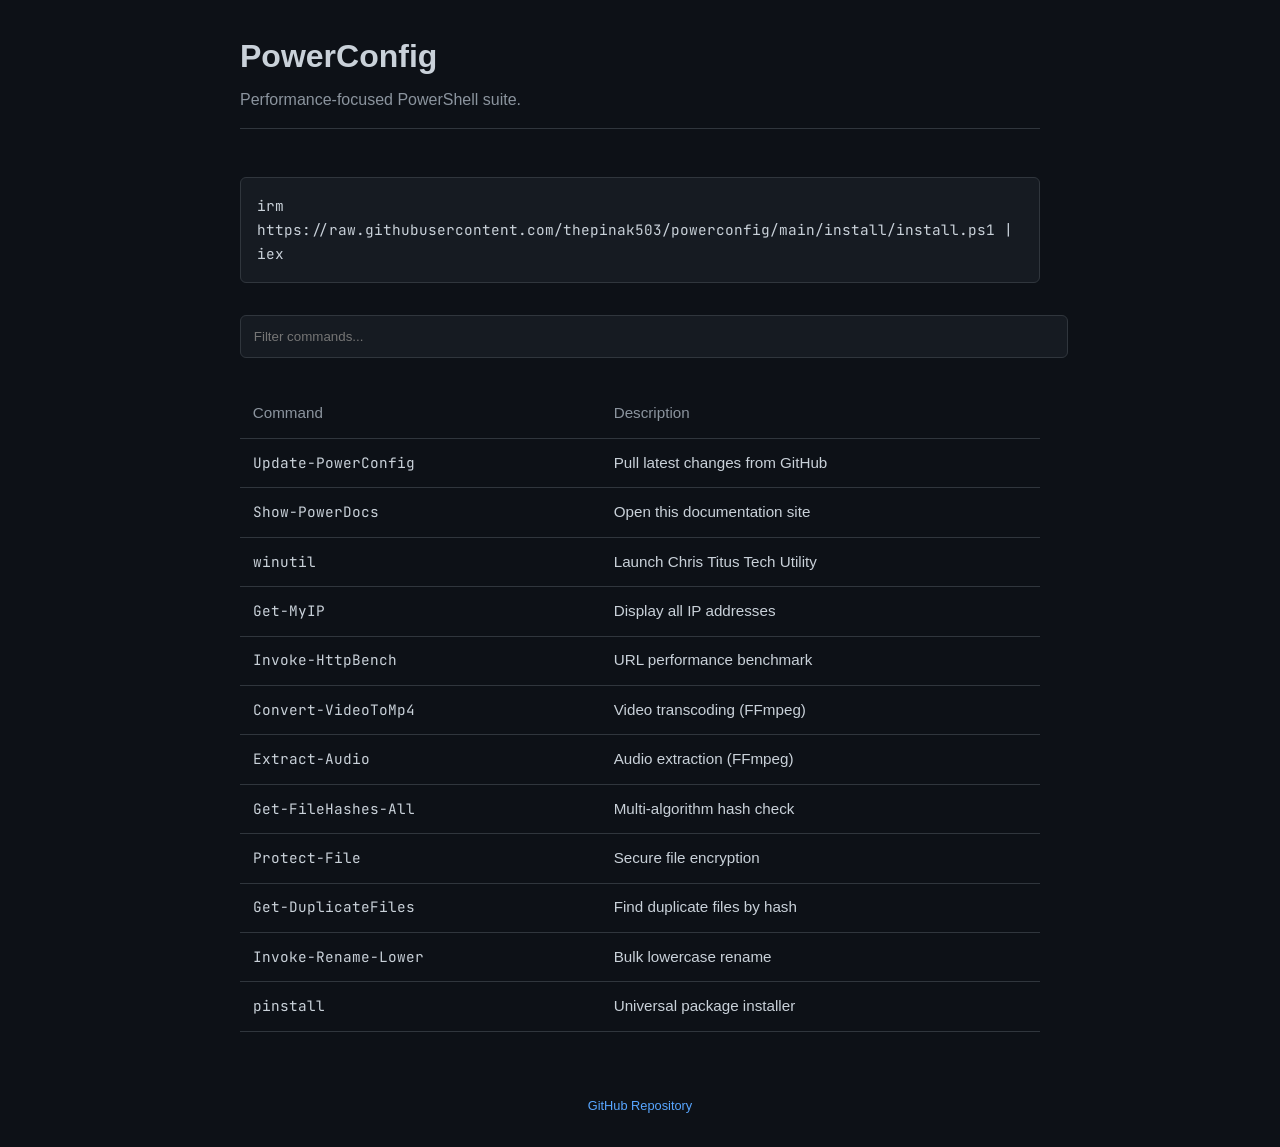
==== docs/index.html @ 820d73ed "initial commit" ====
<!DOCTYPE html>
<html lang="en">
<head>
    <meta charset="UTF-8">
    <meta name="viewport" content="width=device-width, initial-scale=1.0">
    <title>PowerConfig Docs</title>
    <link rel="stylesheet" href="style.css">
    <link href="https://fonts.googleapis.com/css2?family=JetBrains+Mono:wght@400;700&display=swap" rel="stylesheet">
</head>
<body class="minimal">
    
    <div class="container">
        <header>
            <h1>PowerConfig</h1>
            <p>Performance-focused PowerShell suite.</p>
        </header>

        <section class="install">
            <code>irm https://raw.githubusercontent.com/thepinak503/powerconfig/main/install/install.ps1 | iex</code>
        </section>

        <section class="search">
            <input type="text" id="cmd-search" placeholder="Filter commands...">
        </section>

        <table id="cmd-table">
            <thead>
                <tr>
                    <th>Command</th>
                    <th>Description</th>
                </tr>
            </thead>
            <tbody></tbody>
        </table>

        <footer>
            <p><a href="https://github.com/thepinak503/powerconfig">GitHub Repository</a></p>
        </footer>
    </div>

    <script src="script.js"></script>
</body>
</html>
---- docs/style.css ----
:root {
    --bg: #0d1117;
    --fg: #c9d1d9;
    --border: #30363d;
    --accent: #58a6ff;
    --code-bg: #161b22;
}

body {
    background: var(--bg);
    color: var(--fg);
    font-family: -apple-system, BlinkMacSystemFont, "Segoe UI", Helvetica, Arial, sans-serif;
    margin: 0;
    padding: 2rem 0;
    line-height: 1.5;
}

.container {
    max-width: 800px;
    margin: 0 auto;
    padding: 0 1rem;
}

header {
    margin-bottom: 3rem;
    border-bottom: 1px solid var(--border);
    padding-bottom: 1rem;
}

h1 { font-size: 2rem; margin: 0; }
p { color: #8b949e; margin: 0.5rem 0 0; }

.install {
    background: var(--code-bg);
    padding: 1rem;
    border-radius: 6px;
    border: 1px solid var(--border);
    margin-bottom: 2rem;
    overflow-x: auto;
}

code { font-family: 'JetBrains Mono', monospace; font-size: 0.9rem; }

#cmd-search {
    width: 100%;
    padding: 0.8rem;
    background: var(--code-bg);
    border: 1px solid var(--border);
    color: var(--fg);
    border-radius: 6px;
    margin-bottom: 2rem;
}

table {
    width: 100%;
    border-collapse: collapse;
}

th, td {
    padding: 0.8rem;
    text-align: left;
    border-bottom: 1px solid var(--border);
    font-size: 0.95rem;
}

th { color: #8b949e; font-weight: 500; }

footer {
    margin-top: 4rem;
    font-size: 0.8rem;
    color: #8b949e;
    text-align: center;
}

a { color: var(--accent); text-decoration: none; }
a:hover { text-decoration: underline; }
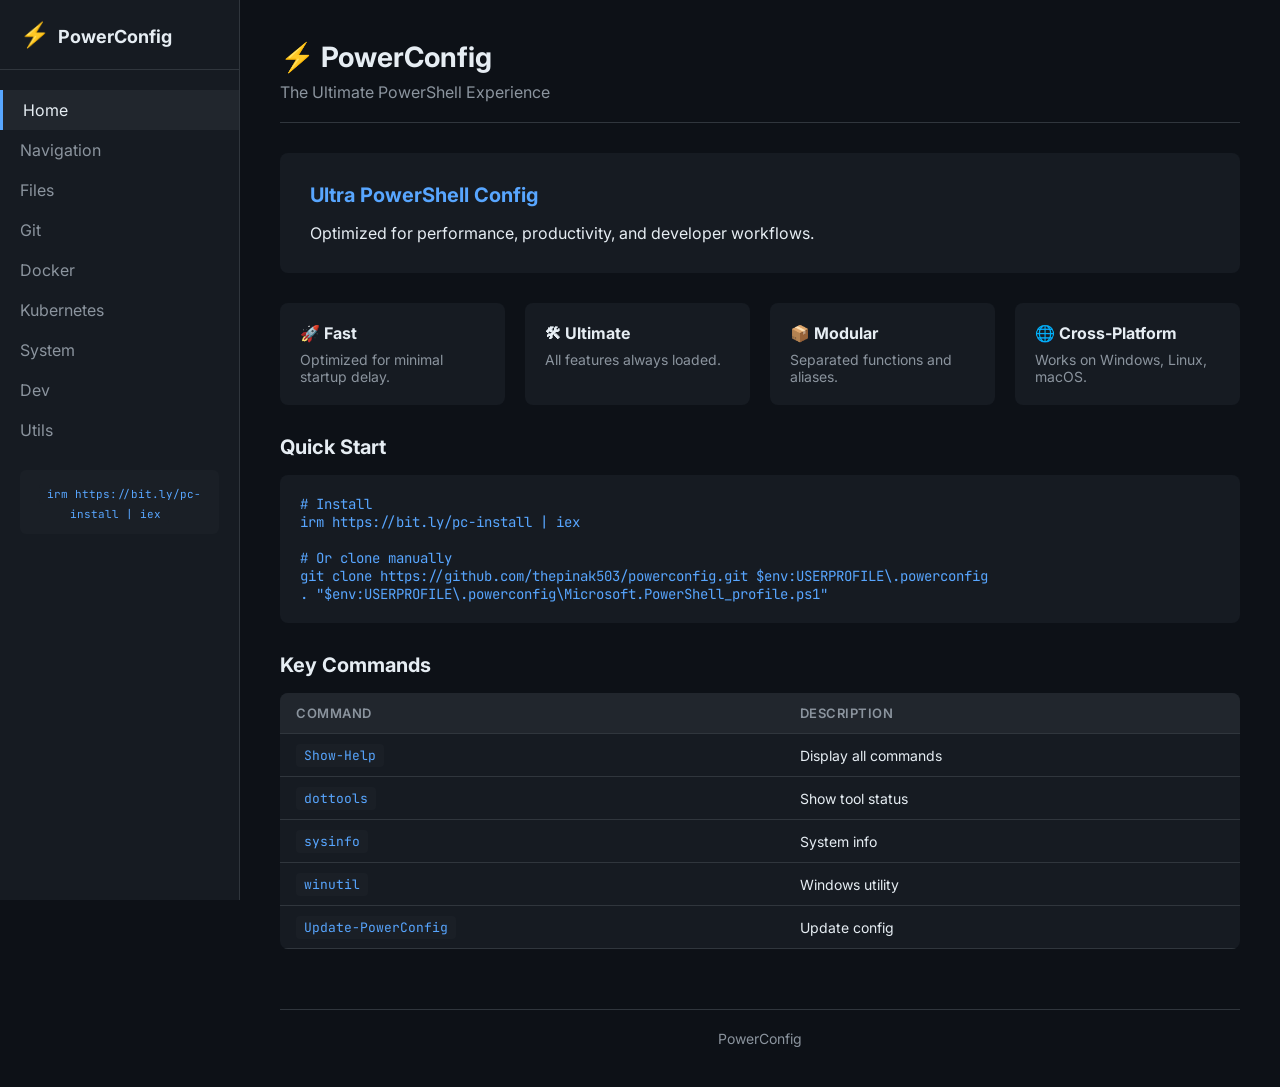
==== commit 892f1046: "Ultimate PowerConfig - all features, separated functions/aliases, docs website" ====
--- a/docs/index.html
+++ b/docs/index.html
@@ -3,41 +3,90 @@
 <head>
     <meta charset="UTF-8">
     <meta name="viewport" content="width=device-width, initial-scale=1.0">
-    <title>PowerConfig Docs</title>
+    <title>PowerConfig - Home</title>
     <link rel="stylesheet" href="style.css">
-    <link href="https://fonts.googleapis.com/css2?family=JetBrains+Mono:wght@400;700&display=swap" rel="stylesheet">
+    <link href="https://fonts.googleapis.com/css2?family=JetBrains+Mono:wght@400;500;700&family=Inter:wght@400;600;700&display=swap" rel="stylesheet">
 </head>
-<body class="minimal">
+<body>
+    <nav class="sidebar">
+        <div class="logo"><span class="icon">&#9889;</span><span class="text">PowerConfig</span></div>
+        <ul class="nav-links">
+            <li><a href="index.html" class="active">Home</a></li>
+            <li><a href="navigation.html">Navigation</a></li>
+            <li><a href="files.html">Files</a></li>
+            <li><a href="git.html">Git</a></li>
+            <li><a href="docker.html">Docker</a></li>
+            <li><a href="kubernetes.html">Kubernetes</a></li>
+            <li><a href="system.html">System</a></li>
+            <li><a href="dev.html">Dev</a></li>
+            <li><a href="utils.html">Utils</a></li>
+        </ul>
+        <div class="install-box">
+            <code>irm https://bit.ly/pc-install | iex</code>
+        </div>
+    </nav>
     
-    <div class="container">
-        <header>
-            <h1>PowerConfig</h1>
-            <p>Performance-focused PowerShell suite.</p>
+    <main class="content">
+        <header class="page-header">
+            <h1>&#9889; PowerConfig</h1>
+            <p class="tagline">The Ultimate PowerShell Experience</p>
         </header>
+        
+        <section class="hero">
+            <h2>Ultra PowerShell Config</h2>
+            <p>Optimized for performance, productivity, and developer workflows.</p>
+        </section>
+        
+        <section class="features">
+            <div class="feature">
+                <h3>&#128640; Fast</h3>
+                <p>Optimized for minimal startup delay.</p>
+            </div>
+            <div class="feature">
+                <h3>&#128736; Ultimate</h3>
+                <p>All features always loaded.</p>
+            </div>
+            <div class="feature">
+                <h3>&#128230; Modular</h3>
+                <p>Separated functions and aliases.</p>
+            </div>
+            <div class="feature">
+                <h3>&#127760; Cross-Platform</h3>
+                <p>Works on Windows, Linux, macOS.</p>
+            </div>
+        </section>
+        
+        <section class="quick-start">
+            <h2>Quick Start</h2>
+            <pre><code># Install
+irm https://bit.ly/pc-install | iex
 
-        <section class="install">
-            <code>irm https://raw.githubusercontent.com/thepinak503/powerconfig/main/install/install.ps1 | iex</code>
+# Or clone manually
+git clone https://github.com/thepinak503/powerconfig.git $env:USERPROFILE\.powerconfig
+. "$env:USERPROFILE\.powerconfig\Microsoft.PowerShell_profile.ps1"</code></pre>
         </section>
-
-        <section class="search">
-            <input type="text" id="cmd-search" placeholder="Filter commands...">
+        
+        <section class="key-commands">
+            <h2>Key Commands</h2>
+            <table>
+                <thead>
+                    <tr><th>Command</th><th>Description</th></tr>
+                </thead>
+                <tbody>
+                    <tr><td><code>Show-Help</code></td><td>Display all commands</td></tr>
+                    <tr><td><code>dottools</code></td><td>Show tool status</td></tr>
+                    <tr><td><code>sysinfo</code></td><td>System info</td></tr>
+                    <tr><td><code>winutil</code></td><td>Windows utility</td></tr>
+                    <tr><td><code>Update-PowerConfig</code></td><td>Update config</td></tr>
+                </tbody>
+            </table>
         </section>
-
-        <table id="cmd-table">
-            <thead>
-                <tr>
-                    <th>Command</th>
-                    <th>Description</th>
-                </tr>
-            </thead>
-            <tbody></tbody>
-        </table>
-
+        
         <footer>
-            <p><a href="https://github.com/thepinak503/powerconfig">GitHub Repository</a></p>
+            <p>PowerConfig</p>
         </footer>
-    </div>
-
+    </main>
+    
     <script src="script.js"></script>
 </body>
-</html>
+</html>
--- a/docs/style.css
+++ b/docs/style.css
@@ -1,76 +1,249 @@
 :root {
-    --bg: #0d1117;
-    --fg: #c9d1d9;
+    --bg-primary: #0d1117;
+    --bg-secondary: #161b22;
+    --bg-tertiary: #21262d;
+    --text-primary: #e6edf3;
+    --text-secondary: #8b949e;
+    --accent: #58a6ff;
+    --accent-hover: #79c0ff;
+    --success: #3fb950;
+    --warning: #d29922;
+    --error: #f85149;
     --border: #30363d;
-    --accent: #58a6ff;
-    --code-bg: #161b22;
+    --code-bg: #1a1f26;
+    --font-mono: 'JetBrains Mono', monospace;
+    --font-sans: 'Inter', sans-serif;
+}
+
+* {
+    margin: 0;
+    padding: 0;
+    box-sizing: border-box;
 }
 
 body {
-    background: var(--bg);
-    color: var(--fg);
-    font-family: -apple-system, BlinkMacSystemFont, "Segoe UI", Helvetica, Arial, sans-serif;
-    margin: 0;
-    padding: 2rem 0;
-    line-height: 1.5;
-}
-
-.container {
-    max-width: 800px;
-    margin: 0 auto;
-    padding: 0 1rem;
-}
-
-header {
-    margin-bottom: 3rem;
+    font-family: var(--font-sans);
+    background: var(--bg-primary);
+    color: var(--text-primary);
+    display: flex;
+    min-height: 100vh;
+}
+
+.sidebar {
+    width: 240px;
+    background: var(--bg-secondary);
+    border-right: 1px solid var(--border);
+    padding: 20px 0;
+    position: fixed;
+    height: 100vh;
+    overflow-y: auto;
+}
+
+.logo {
+    padding: 0 20px 20px;
     border-bottom: 1px solid var(--border);
-    padding-bottom: 1rem;
-}
-
-h1 { font-size: 2rem; margin: 0; }
-p { color: #8b949e; margin: 0.5rem 0 0; }
-
-.install {
+    margin-bottom: 20px;
+}
+
+.logo .icon {
+    font-size: 24px;
+}
+
+.logo .text {
+    font-size: 18px;
+    font-weight: 700;
+    margin-left: 8px;
+    color: var(--text-primary);
+}
+
+.nav-links {
+    list-style: none;
+}
+
+.nav-links li a {
+    display: block;
+    padding: 10px 20px;
+    color: var(--text-secondary);
+    text-decoration: none;
+    transition: all 0.2s;
+}
+
+.nav-links li a:hover,
+.nav-links li a.active {
+    background: var(--bg-tertiary);
+    color: var(--text-primary);
+    border-left: 3px solid var(--accent);
+}
+
+.install-box {
+    margin: 20px;
+    padding: 12px;
     background: var(--code-bg);
-    padding: 1rem;
     border-radius: 6px;
-    border: 1px solid var(--border);
-    margin-bottom: 2rem;
-    overflow-x: auto;
-}
-
-code { font-family: 'JetBrains Mono', monospace; font-size: 0.9rem; }
-
-#cmd-search {
-    width: 100%;
-    padding: 0.8rem;
-    background: var(--code-bg);
-    border: 1px solid var(--border);
-    color: var(--fg);
-    border-radius: 6px;
-    margin-bottom: 2rem;
+    text-align: center;
+}
+
+.install-box code {
+    font-size: 11px;
+    color: var(--accent);
+}
+
+.content {
+    margin-left: 240px;
+    flex: 1;
+    padding: 40px;
+    max-width: 1200px;
+}
+
+.page-header {
+    margin-bottom: 30px;
+    padding-bottom: 20px;
+    border-bottom: 1px solid var(--border);
+}
+
+.page-header h1 {
+    font-size: 28px;
+    font-weight: 700;
+}
+
+.tagline {
+    color: var(--text-secondary);
+    margin-top: 8px;
+    font-size: 16px;
+}
+
+section {
+    margin-bottom: 40px;
+}
+
+section h2 {
+    font-size: 20px;
+    margin-bottom: 16px;
+    color: var(--text-primary);
+}
+
+.hero {
+    background: var(--bg-secondary);
+    padding: 30px;
+    border-radius: 8px;
+    margin-bottom: 30px;
+}
+
+.hero h2 {
+    color: var(--accent);
+}
+
+.features {
+    display: grid;
+    grid-template-columns: repeat(auto-fit, minmax(200px, 1fr));
+    gap: 20px;
+    margin-bottom: 30px;
+}
+
+.feature {
+    background: var(--bg-secondary);
+    padding: 20px;
+    border-radius: 8px;
+}
+
+.feature h3 {
+    font-size: 16px;
+    margin-bottom: 8px;
+}
+
+.feature p {
+    color: var(--text-secondary);
+    font-size: 14px;
 }
 
 table {
     width: 100%;
     border-collapse: collapse;
+    background: var(--bg-secondary);
+    border-radius: 8px;
+    overflow: hidden;
 }
 
 th, td {
-    padding: 0.8rem;
+    padding: 12px 16px;
     text-align: left;
     border-bottom: 1px solid var(--border);
-    font-size: 0.95rem;
-}
-
-th { color: #8b949e; font-weight: 500; }
+}
+
+th {
+    background: var(--bg-tertiary);
+    font-weight: 600;
+    font-size: 13px;
+    color: var(--text-secondary);
+    text-transform: uppercase;
+    letter-spacing: 0.5px;
+}
+
+td {
+    font-size: 14px;
+}
+
+code {
+    font-family: var(--font-mono);
+    background: var(--code-bg);
+    padding: 3px 8px;
+    border-radius: 4px;
+    font-size: 13px;
+    color: var(--accent);
+}
+
+pre {
+    background: var(--bg-secondary);
+    padding: 20px;
+    border-radius: 8px;
+    overflow-x: auto;
+}
+
+pre code {
+    background: none;
+    padding: 0;
+    font-size: 14px;
+}
+
+.quick-start {
+    margin-bottom: 30px;
+}
+
+.key-commands table {
+    margin-top: 16px;
+}
 
 footer {
-    margin-top: 4rem;
-    font-size: 0.8rem;
-    color: #8b949e;
+    margin-top: 60px;
+    padding-top: 20px;
+    border-top: 1px solid var(--border);
     text-align: center;
-}
-
-a { color: var(--accent); text-decoration: none; }
-a:hover { text-decoration: underline; }
+    color: var(--text-secondary);
+    font-size: 14px;
+}
+
+footer a {
+    color: var(--accent);
+    text-decoration: none;
+}
+
+footer a:hover {
+    text-decoration: underline;
+}
+
+@media (max-width: 768px) {
+    .sidebar {
+        width: 100%;
+        position: relative;
+        height: auto;
+    }
+    
+    .content {
+        margin-left: 0;
+        padding: 20px;
+    }
+    
+    body {
+        flex-direction: column;
+    }
+}
